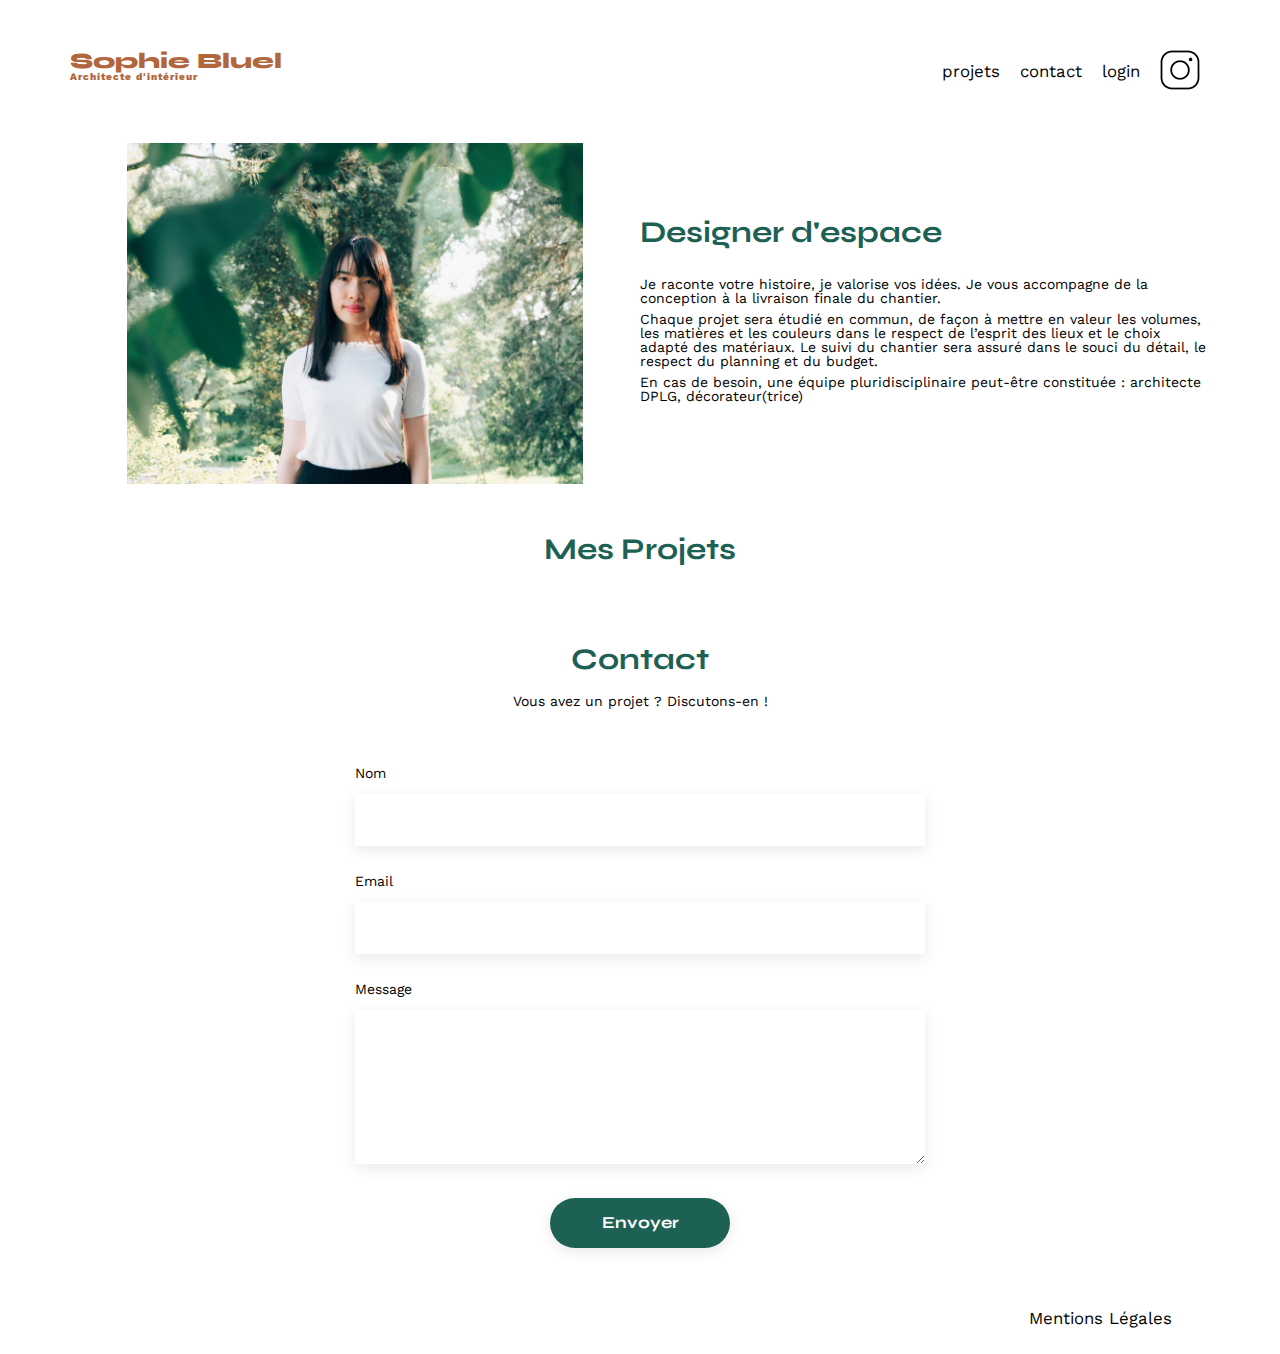
==== FrontEnd/index.html @ 4f9083f7 "Debut projet" ====
<!DOCTYPE html>
<html lang="fr">
  <head>
    <meta charset="UTF-8" />
    <title>Sophie Bluel - Architecte d'intérieur</title>
    <meta name="viewport" content="width=device-width, initial-scale=1.0" />
    <link rel="preconnect" href="https://fonts.googleapis.com" />
    <link rel="preconnect" href="https://fonts.gstatic.com" crossorigin />
    <link
      href="https://fonts.googleapis.com/css2?family=Syne:wght@700;800&family=Work+Sans&display=swap"
      rel="stylesheet"
    />
    <meta name="description" content="" />
    <link rel="stylesheet" href="./assets/style.css" />
  </head>
  <body>
    <header>
      <h1>Sophie Bluel <span>Architecte d'intérieur</span></h1>
      <nav>
        <ul>
          <li>projets</li>
          <li>contact</li>
          <li>login</li>
          <li><img src="./assets/icons/instagram.png" alt="Instagram" /></li>
        </ul>
      </nav>
    </header>
    <main>
      <section id="introduction">
        <figure>
          <img src="./assets/images/sophie-bluel.png" alt="" />
        </figure>
        <article>
          <h2>Designer d'espace</h2>
          <p>
            Je raconte votre histoire, je valorise vos idées. Je vous accompagne
            de la conception à la livraison finale du chantier.
          </p>
          <p>
            Chaque projet sera étudié en commun, de façon à mettre en valeur les
            volumes, les matières et les couleurs dans le respect de l’esprit
            des lieux et le choix adapté des matériaux. Le suivi du chantier
            sera assuré dans le souci du détail, le respect du planning et du
            budget.
          </p>
          <p>
            En cas de besoin, une équipe pluridisciplinaire peut-être constituée
            : architecte DPLG, décorateur(trice)
          </p>
        </article>
      </section>
      <section id="portfolio">
        <h2>Mes Projets</h2>
        <div class="gallery"></div>
      </section>
      <section id="contact">
        <h2>Contact</h2>
        <p>Vous avez un projet ? Discutons-en !</p>
        <form action="#" method="post">
          <label for="name">Nom</label>
          <input type="text" name="name" id="name" />
          <label for="email">Email</label>
          <input type="email" name="email" id="email" />
          <label for="message">Message</label>
          <textarea name="message" id="message" cols="30" rows="10"></textarea>
          <input type="submit" value="Envoyer" />
        </form>
      </section>
    </main>

    <footer>
      <nav>
        <ul>
          <li>Mentions Légales</li>
        </ul>
      </nav>
    </footer>
  </body>
  <script src="./script.js"></script>
</html>
---- FrontEnd/assets/style.css ----
/* http://meyerweb.com/eric/tools/css/reset/
   v2.0 | 20110126
   License: none (public domain)
*/

html, body, div, span, applet, object, iframe,
h1, h2, h3, h4, h5, h6, p, blockquote, pre,
a, abbr, acronym, address, big, cite, code,
del, dfn, em, img, ins, kbd, q, s, samp,
small, strike, strong, sub, sup, tt, var,
b, u, i, center,
dl, dt, dd, ol, ul, li,
fieldset, form, label, legend,
table, caption, tbody, tfoot, thead, tr, th, td,
article, aside, canvas, details, embed,
figure, figcaption, footer, header, hgroup,
menu, nav, output, ruby, section, summary,
time, mark, audio, video {
	margin: 0;
	padding: 0;
	border: 0;
	font-size: 100%;
	font: inherit;
	vertical-align: baseline;
}
/* HTML5 display-role reset for older browsers */
article, aside, details, figcaption, figure,
footer, header, hgroup, menu, nav, section {
	display: block;
}
body {
	line-height: 1;
}
ol, ul {
	list-style: none;
}
blockquote, q {
	quotes: none;
}
blockquote:before, blockquote:after,
q:before, q:after {
	content: '';
	content: none;
}
table {
	border-collapse: collapse;
	border-spacing: 0;
}
/** end reset css**/
body {
	max-width: 1140px;
	margin:auto;
	font-family: 'Work Sans' ;
	font-size: 14px;
}
header {
	display: flex;
	justify-content: space-between;
	margin: 50px 0
}
section {
	margin: 50px 0
}

h1{
	display: flex;
	flex-direction: column;
	font-family: 'Syne';
	font-size: 22px;
	font-weight: 800;
	color: #B1663C
}

h1 > span {
	font-family: 'Work Sans';
	font-size:10px;
	letter-spacing: 0.1em;
;
}

h2{
	font-family: 'Syne';
	font-weight: 700;
	font-size: 30px;
	color: #1D6154
}
nav ul {
	display: flex;
	align-items: center;
	list-style-type: none;

}
nav li {
	padding: 0 10px;
	font-size: 1.2em;
}

li:hover {
	color: #B1663C;
}
#introduction {
	display: flex;
	align-items: center;
}
#introduction figure {
	flex: 1
}
#introduction img {
	display: block;
	margin: auto;
	width: 80%;
}

#introduction article {
	flex: 1
}
#introduction h2 {
	margin-bottom: 1em;
}

#introduction p {
	margin-bottom: 0.5em;
}
#portfolio h2 {
	text-align: center;
	margin-bottom: 1em;
}
.gallery {
	width: 100%;
	display: grid;
	grid-template-columns: 1fr 1fr 1fr;
	grid-column-gap: 20px;
	grid-row-gap: 20px;
}

.gallery img {
	width: 100%;

}
#contact {
	width: 50%;
margin: auto;
}
#contact > * {
	text-align: center;

}
#contact h2{
	margin-bottom: 20px;
}
#contact form {
	text-align: left;
	margin-top:30px;
	display: flex;
	flex-direction: column;
}

#contact input {
	height: 50px;
	font-size: 1.2em;
	border: none;
	box-shadow: 0px 4px 14px rgba(0, 0, 0, 0.09);
}
#contact label {
	margin: 2em 0 1em 0;
}
#contact textarea {
	border: none;
	box-shadow: 0px 4px 14px rgba(0, 0, 0, 0.09);
}

input[type="submit"]{
	font-family: 'Syne';
	font-weight: 700;
	color: white;
	background-color: #1D6154;
	margin : 2em auto ;
	width: 180px;
	text-align: center;
	border-radius: 60px ;
}

footer nav ul {
	display: flex;
	justify-content: flex-end;
	margin: 2em
}
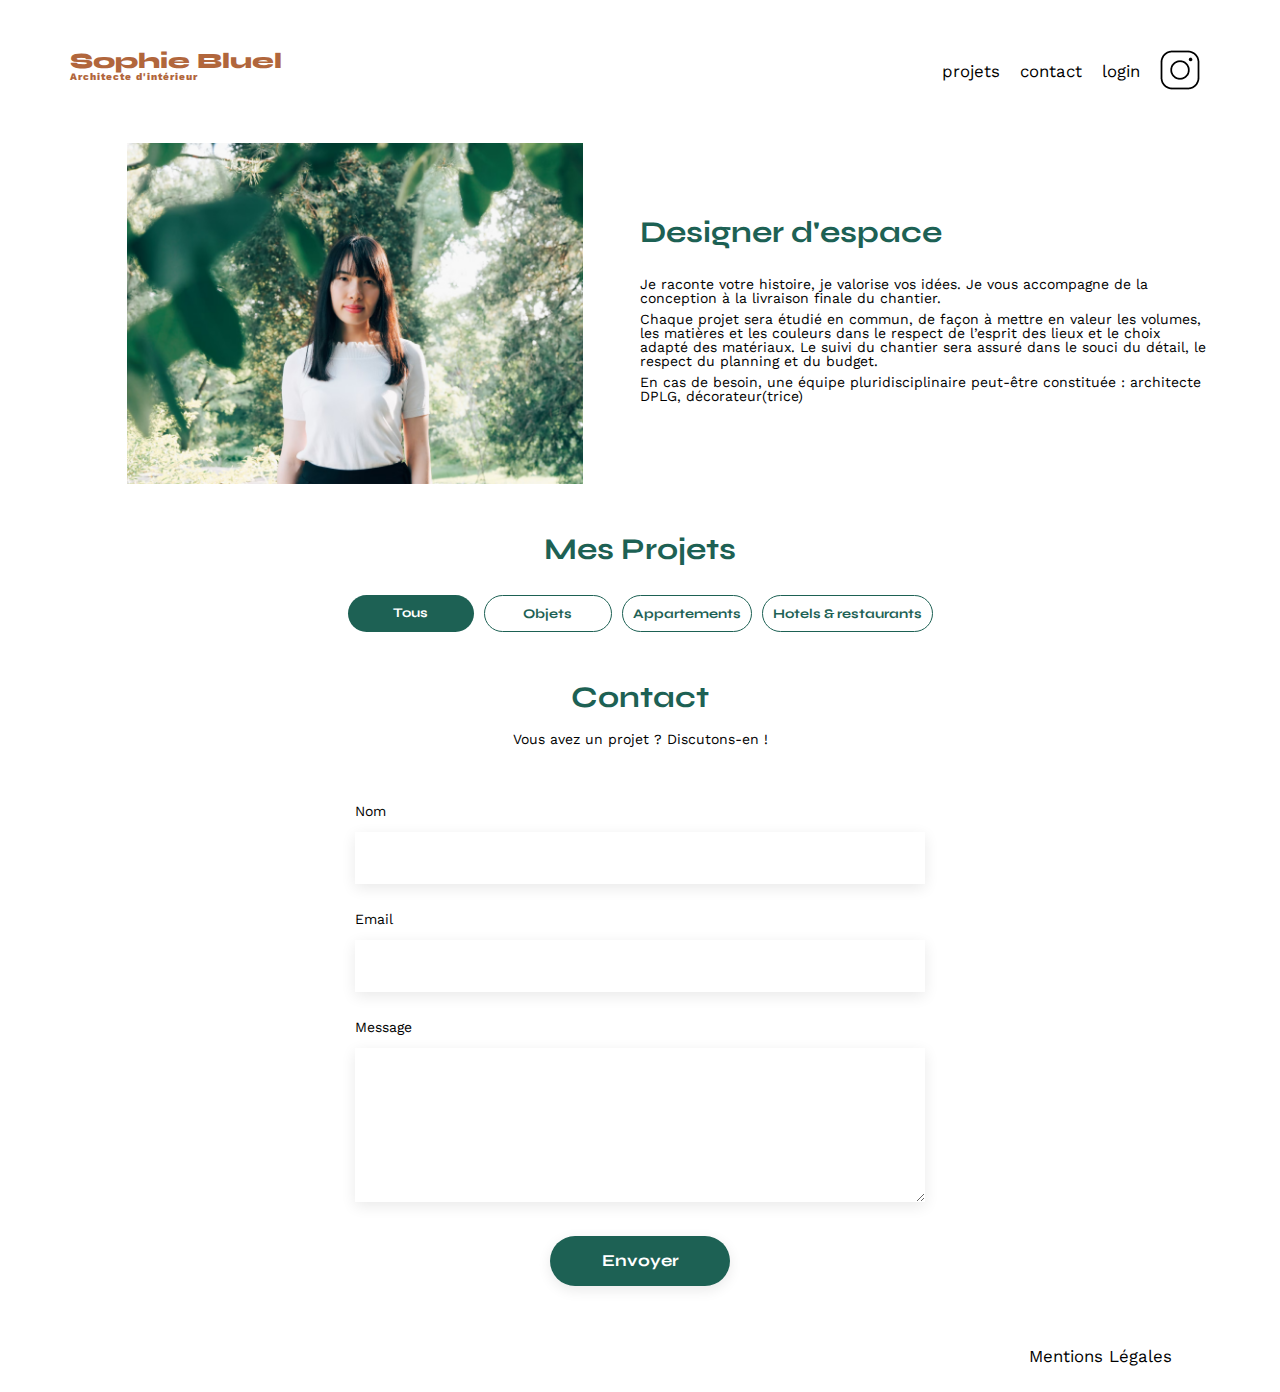
==== commit 94689f81: "ajout filtre" ====
--- a/FrontEnd/index.html
+++ b/FrontEnd/index.html
@@ -51,6 +51,25 @@
       </section>
       <section id="portfolio">
         <h2>Mes Projets</h2>
+        <div class="filter">
+          <input type="button" class="filter_selected" id="tous" value="Tous" />
+          <input
+            type="button"
+            class="filter_not_selected"
+            id="objets"
+            value="Objets"
+          />
+          <input
+            type="button"
+            class="filter_not_selected"
+            value="Appartements"
+          />
+          <input
+            type="button"
+            class="filter_not_selected"
+            value="Hotels & restaurants"
+          />
+        </div>
         <div class="gallery"></div>
       </section>
       <section id="contact">
--- a/FrontEnd/assets/style.css
+++ b/FrontEnd/assets/style.css
@@ -3,19 +3,87 @@
    License: none (public domain)
 */
 
-html, body, div, span, applet, object, iframe,
-h1, h2, h3, h4, h5, h6, p, blockquote, pre,
-a, abbr, acronym, address, big, cite, code,
-del, dfn, em, img, ins, kbd, q, s, samp,
-small, strike, strong, sub, sup, tt, var,
-b, u, i, center,
-dl, dt, dd, ol, ul, li,
-fieldset, form, label, legend,
-table, caption, tbody, tfoot, thead, tr, th, td,
-article, aside, canvas, details, embed,
-figure, figcaption, footer, header, hgroup,
-menu, nav, output, ruby, section, summary,
-time, mark, audio, video {
+html,
+body,
+div,
+span,
+applet,
+object,
+iframe,
+h1,
+h2,
+h3,
+h4,
+h5,
+h6,
+p,
+blockquote,
+pre,
+a,
+abbr,
+acronym,
+address,
+big,
+cite,
+code,
+del,
+dfn,
+em,
+img,
+ins,
+kbd,
+q,
+s,
+samp,
+small,
+strike,
+strong,
+sub,
+sup,
+tt,
+var,
+b,
+u,
+i,
+center,
+dl,
+dt,
+dd,
+ol,
+ul,
+li,
+fieldset,
+form,
+label,
+legend,
+table,
+caption,
+tbody,
+tfoot,
+thead,
+tr,
+th,
+td,
+article,
+aside,
+canvas,
+details,
+embed,
+figure,
+figcaption,
+footer,
+header,
+hgroup,
+menu,
+nav,
+output,
+ruby,
+section,
+summary,
+time,
+mark,
+audio,
+video {
 	margin: 0;
 	padding: 0;
 	border: 0;
@@ -23,46 +91,68 @@
 	font: inherit;
 	vertical-align: baseline;
 }
+
 /* HTML5 display-role reset for older browsers */
-article, aside, details, figcaption, figure,
-footer, header, hgroup, menu, nav, section {
+article,
+aside,
+details,
+figcaption,
+figure,
+footer,
+header,
+hgroup,
+menu,
+nav,
+section {
 	display: block;
 }
+
 body {
 	line-height: 1;
 }
-ol, ul {
+
+ol,
+ul {
 	list-style: none;
 }
-blockquote, q {
+
+blockquote,
+q {
 	quotes: none;
 }
-blockquote:before, blockquote:after,
-q:before, q:after {
+
+blockquote:before,
+blockquote:after,
+q:before,
+q:after {
 	content: '';
 	content: none;
 }
+
 table {
 	border-collapse: collapse;
 	border-spacing: 0;
 }
+
 /** end reset css**/
 body {
 	max-width: 1140px;
-	margin:auto;
-	font-family: 'Work Sans' ;
+	margin: auto;
+	font-family: 'Work Sans';
 	font-size: 14px;
 }
+
 header {
 	display: flex;
 	justify-content: space-between;
 	margin: 50px 0
 }
+
 section {
 	margin: 50px 0
 }
 
-h1{
+h1 {
 	display: flex;
 	flex-direction: column;
 	font-family: 'Syne';
@@ -71,25 +161,27 @@
 	color: #B1663C
 }
 
-h1 > span {
+h1>span {
 	font-family: 'Work Sans';
-	font-size:10px;
+	font-size: 10px;
 	letter-spacing: 0.1em;
-;
-}
-
-h2{
+	;
+}
+
+h2 {
 	font-family: 'Syne';
 	font-weight: 700;
 	font-size: 30px;
 	color: #1D6154
 }
+
 nav ul {
 	display: flex;
 	align-items: center;
 	list-style-type: none;
 
 }
+
 nav li {
 	padding: 0 10px;
 	font-size: 1.2em;
@@ -98,13 +190,16 @@
 li:hover {
 	color: #B1663C;
 }
+
 #introduction {
 	display: flex;
 	align-items: center;
 }
+
 #introduction figure {
 	flex: 1
 }
+
 #introduction img {
 	display: block;
 	margin: auto;
@@ -114,6 +209,7 @@
 #introduction article {
 	flex: 1
 }
+
 #introduction h2 {
 	margin-bottom: 1em;
 }
@@ -121,10 +217,12 @@
 #introduction p {
 	margin-bottom: 0.5em;
 }
+
 #portfolio h2 {
 	text-align: center;
 	margin-bottom: 1em;
 }
+
 .gallery {
 	width: 100%;
 	display: grid;
@@ -137,20 +235,24 @@
 	width: 100%;
 
 }
+
 #contact {
 	width: 50%;
-margin: auto;
-}
-#contact > * {
-	text-align: center;
-
-}
-#contact h2{
+	margin: auto;
+}
+
+#contact>* {
+	text-align: center;
+
+}
+
+#contact h2 {
 	margin-bottom: 20px;
 }
+
 #contact form {
 	text-align: left;
-	margin-top:30px;
+	margin-top: 30px;
 	display: flex;
 	flex-direction: column;
 }
@@ -161,23 +263,25 @@
 	border: none;
 	box-shadow: 0px 4px 14px rgba(0, 0, 0, 0.09);
 }
+
 #contact label {
 	margin: 2em 0 1em 0;
 }
+
 #contact textarea {
 	border: none;
 	box-shadow: 0px 4px 14px rgba(0, 0, 0, 0.09);
 }
 
-input[type="submit"]{
+input[type="submit"] {
 	font-family: 'Syne';
 	font-weight: 700;
 	color: white;
 	background-color: #1D6154;
-	margin : 2em auto ;
+	margin: 2em auto;
 	width: 180px;
 	text-align: center;
-	border-radius: 60px ;
+	border-radius: 60px;
 }
 
 footer nav ul {
@@ -186,3 +290,47 @@
 	margin: 2em
 }
 
+/*filtres*/
+.filter {
+	display: flex;
+	justify-content: center;
+	align-items: center;
+	justify-content: space-between;
+	gap: 10px;
+	width: 585px;
+	height: 38px;
+	margin: auto;
+}
+
+.filter_selected {
+	font-family: 'Syne';
+	font-weight: 700;
+	color: white;
+	background-color: #1D6154;
+	margin: 2em auto;
+	width: 180px;
+	text-align: center;
+	border-radius: 60px;
+	border: none;
+	width: 100%;
+	height: 37px;
+	padding: 10px;
+	cursor: pointer;
+
+}
+
+.filter_not_selected {
+	font-family: 'Syne';
+	font-weight: 700;
+	color: #1D6154;
+	background-color: white;
+	margin: 2em auto;
+	width: 180px;
+	text-align: center;
+	border-radius: 60px;
+	border: 1px solid #1D6154;
+	width: 100%;
+	height: 37px;
+	padding: 10px;
+	cursor: pointer
+}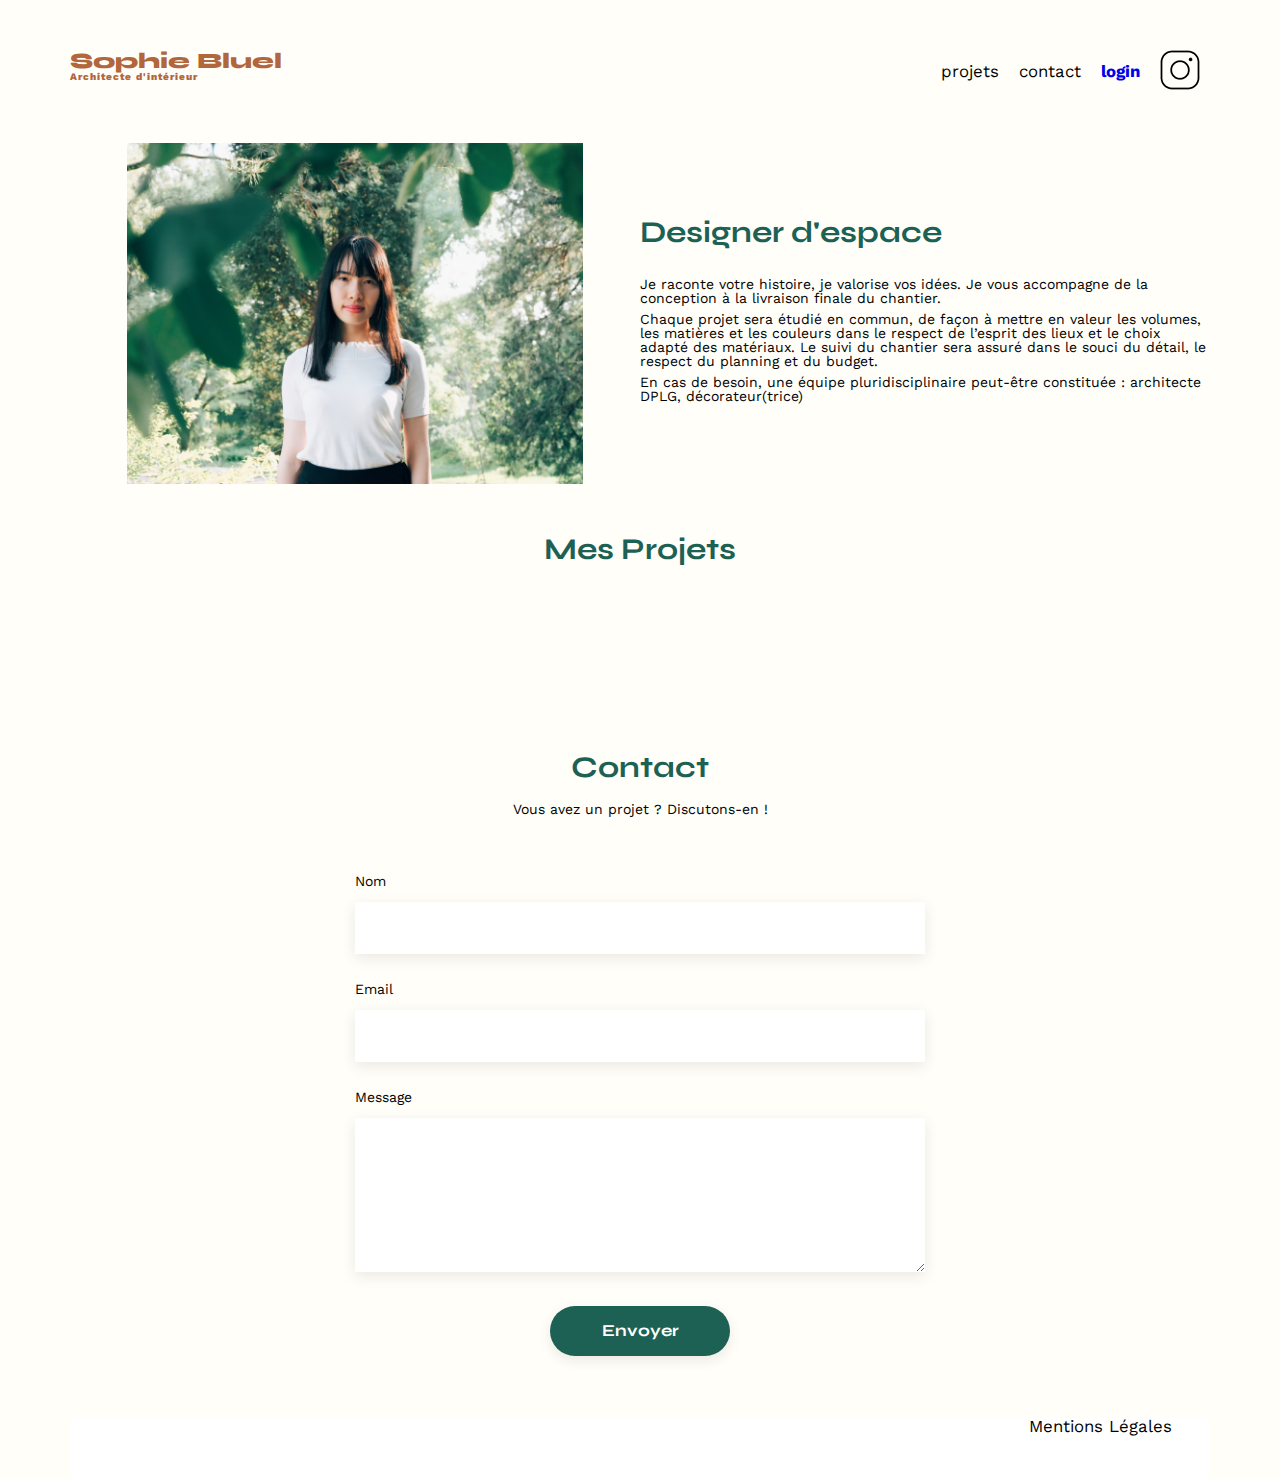
==== commit 41afc7ae: "ajout des modifications" ====
--- a/FrontEnd/index.html
+++ b/FrontEnd/index.html
@@ -20,7 +20,7 @@
         <ul>
           <li>projets</li>
           <li>contact</li>
-          <li>login</li>
+          <li><a href="./login.html">login</a></li>
           <li><img src="./assets/icons/instagram.png" alt="Instagram" /></li>
         </ul>
       </nav>
@@ -51,25 +51,7 @@
       </section>
       <section id="portfolio">
         <h2>Mes Projets</h2>
-        <div class="filter">
-          <input type="button" class="filter_selected" id="tous" value="Tous" />
-          <input
-            type="button"
-            class="filter_not_selected"
-            id="objets"
-            value="Objets"
-          />
-          <input
-            type="button"
-            class="filter_not_selected"
-            value="Appartements"
-          />
-          <input
-            type="button"
-            class="filter_not_selected"
-            value="Hotels & restaurants"
-          />
-        </div>
+        <div class="filter"></div>
         <div class="gallery"></div>
       </section>
       <section id="contact">
@@ -95,5 +77,6 @@
       </nav>
     </footer>
   </body>
+
   <script src="./script.js"></script>
 </html>
--- a/FrontEnd/assets/style.css
+++ b/FrontEnd/assets/style.css
@@ -140,6 +140,7 @@
 	margin: auto;
 	font-family: 'Work Sans';
 	font-size: 14px;
+	background-color: #FFFEF8;
 }
 
 header {
@@ -187,6 +188,21 @@
 	font-size: 1.2em;
 }
 
+nav li a {
+	text-decoration: none;
+	font-weight: bold;
+}
+
+nav li a:active {
+	font-weight: bold;
+	color: #B1663C;
+}
+
+nav li a:visited {
+	font-weight: bold;
+	color: #B1663C;
+}
+
 li:hover {
 	color: #B1663C;
 }
@@ -284,10 +300,17 @@
 	border-radius: 60px;
 }
 
+footer {
+	width: 100%;
+	height: 60px;
+	background-color: #FFFFFF;
+}
+
 footer nav ul {
 	display: flex;
 	justify-content: flex-end;
-	margin: 2em
+	margin: 2em;
+
 }
 
 /*filtres*/
@@ -299,7 +322,8 @@
 	gap: 10px;
 	width: 585px;
 	height: 38px;
-	margin: auto;
+	margin: 50px auto;
+
 }
 
 .filter_selected {
@@ -333,4 +357,43 @@
 	height: 37px;
 	padding: 10px;
 	cursor: pointer
+}
+
+/*Page de Login*/
+/*Formulaire*/
+
+#login {
+	width: 50%;
+	margin: auto;
+}
+
+#login h2 {
+	margin-bottom: 20px;
+	text-align: center;
+}
+
+#login form {
+	text-align: left;
+	margin-top: 30px;
+	display: flex;
+	flex-direction: column;
+}
+
+#login input {
+	height: 50px;
+	font-size: 1.2em;
+	border: none;
+	box-shadow: 0px 4px 14px rgba(0, 0, 0, 0.09);
+}
+
+#login label {
+	margin: 2em 0 1em 0;
+}
+
+#login p {
+	text-align: center;
+}
+
+#login p a {
+	color: black;
 }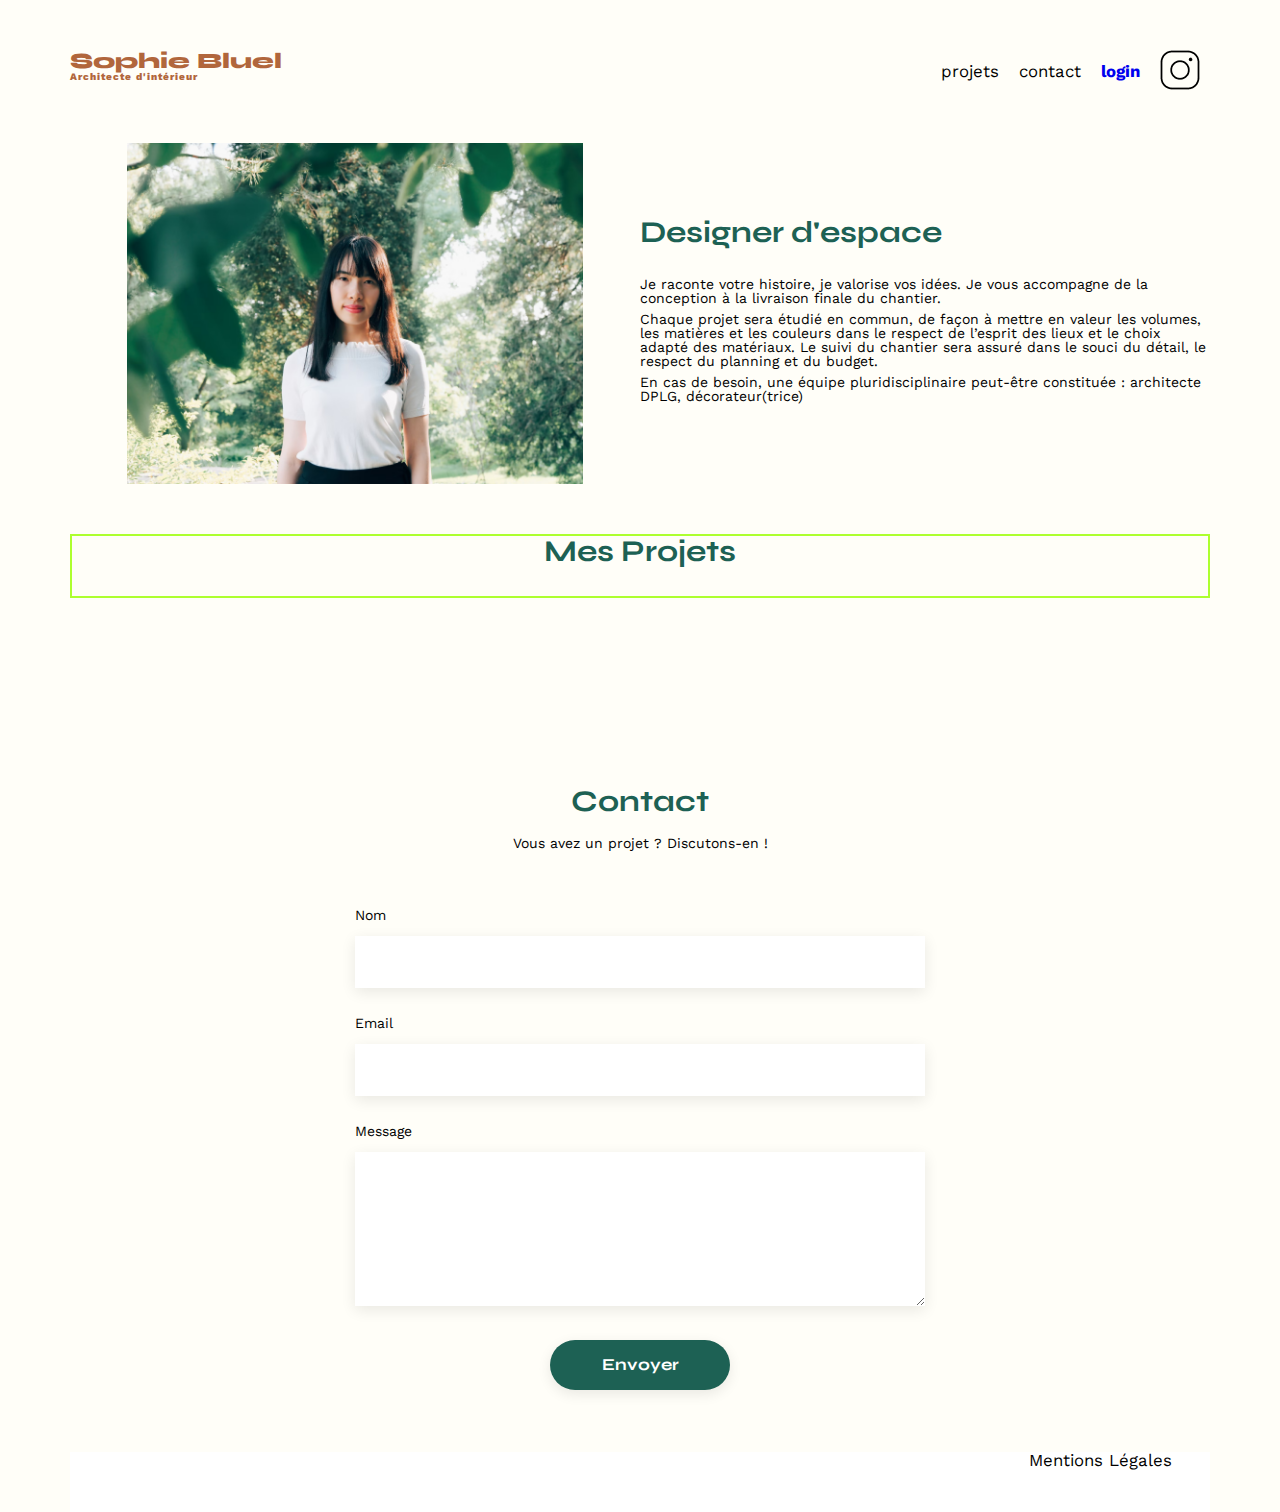
==== commit e91d286a: "ajout login et page édit" ====
--- a/FrontEnd/index.html
+++ b/FrontEnd/index.html
@@ -10,6 +10,13 @@
       href="https://fonts.googleapis.com/css2?family=Syne:wght@700;800&family=Work+Sans&display=swap"
       rel="stylesheet"
     />
+    <link
+      rel="stylesheet"
+      href="https://cdnjs.cloudflare.com/ajax/libs/font-awesome/6.2.1/css/all.min.css"
+      integrity="sha512-MV7K8+y+gLIBoVD59lQIYicR65iaqukzvf/nwasF0nqhPay5w/9lJmVM2hMDcnK1OnMGCdVK+iQrJ7lzPJQd1w=="
+      crossorigin="anonymous"
+      referrerpolicy="no-referrer"
+    />
     <meta name="description" content="" />
     <link rel="stylesheet" href="./assets/style.css" />
   </head>
@@ -20,7 +27,7 @@
         <ul>
           <li>projets</li>
           <li>contact</li>
-          <li><a href="./login.html">login</a></li>
+          <li class="authButton"><a href="./login.html">login</a></li>
           <li><img src="./assets/icons/instagram.png" alt="Instagram" /></li>
         </ul>
       </nav>
@@ -50,7 +57,9 @@
         </article>
       </section>
       <section id="portfolio">
-        <h2>Mes Projets</h2>
+        <div class="projet_edit">
+          <h2>Mes Projets</h2>
+        </div>
         <div class="filter"></div>
         <div class="gallery"></div>
       </section>
--- a/FrontEnd/assets/style.css
+++ b/FrontEnd/assets/style.css
@@ -396,4 +396,60 @@
 
 #login p a {
 	color: black;
+}
+
+.form-button {
+	display: flex;
+}
+
+.topBar {
+	background-color: black;
+	height: 60px;
+	width: 100%;
+}
+
+
+.modeEdit {
+	color: #FFFFFF;
+	display: flex;
+	align-items: center;
+	justify-content: center;
+	padding: 20px;
+	gap: 10px;
+
+}
+
+.modeEdit p {
+	color: white;
+}
+
+/**/
+
+.projet_edit {
+	display: flex;
+	align-items: center;
+	justify-content: center;
+	gap: 10px;
+	border: 2px solid greenyellow;
+}
+
+.projet_edit_div {
+	display: flex;
+	align-items: center;
+	justify-content: center;
+	border: 2px solid palevioletred;
+}
+
+.button_edit {
+	background-color: white;
+	border: none;
+	cursor: pointer;
+}
+
+.button_edit i {
+	color: black;
+}
+
+.projet_edit_h2 {
+	margin-bottom: 0;
 }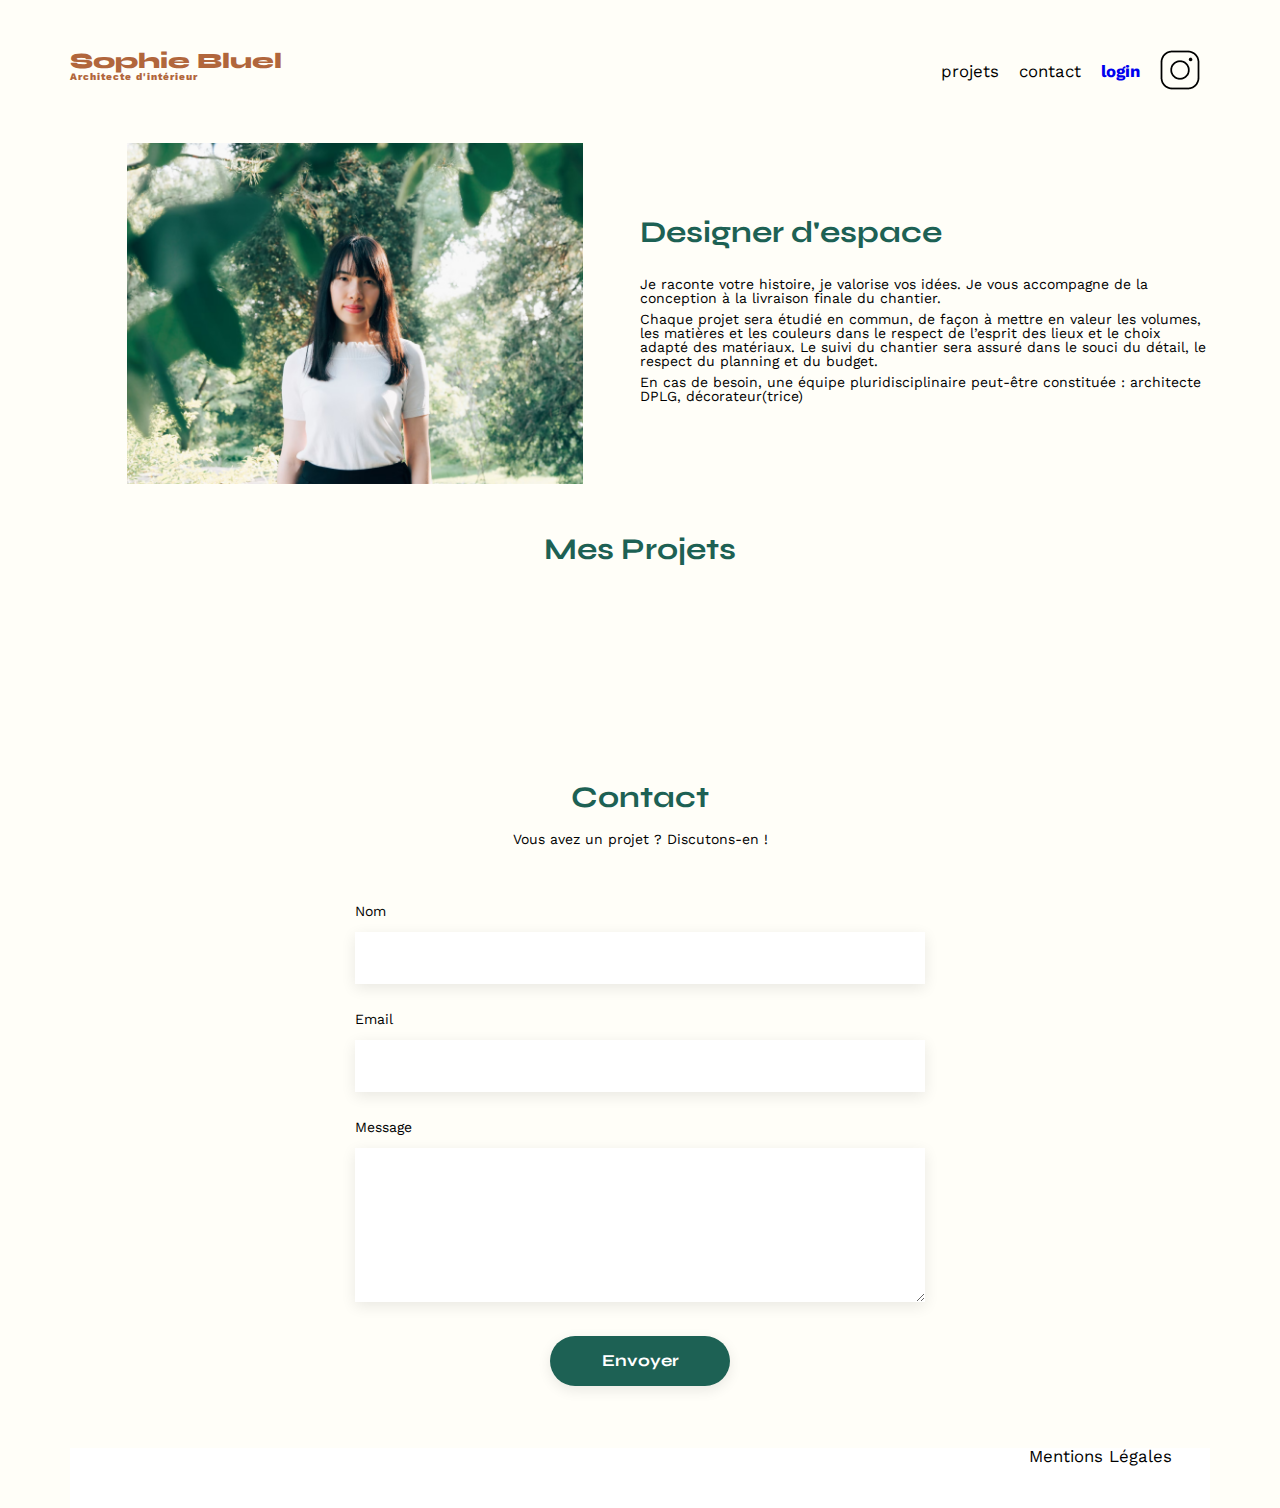
==== commit adc010dd: "ajout modal et fonctionnalités" ====
--- a/FrontEnd/index.html
+++ b/FrontEnd/index.html
@@ -60,6 +60,8 @@
         <div class="projet_edit">
           <h2>Mes Projets</h2>
         </div>
+        <div class="modal"></div>
+
         <div class="filter"></div>
         <div class="gallery"></div>
       </section>
--- a/FrontEnd/assets/style.css
+++ b/FrontEnd/assets/style.css
@@ -109,6 +109,7 @@
 
 body {
 	line-height: 1;
+	position: relative;
 }
 
 ol,
@@ -424,20 +425,24 @@
 }
 
 /**/
+.button-modal {
+	display: flex;
+	align-items: center;
+}
 
 .projet_edit {
 	display: flex;
 	align-items: center;
 	justify-content: center;
 	gap: 10px;
-	border: 2px solid greenyellow;
+
 }
 
 .projet_edit_div {
 	display: flex;
 	align-items: center;
 	justify-content: center;
-	border: 2px solid palevioletred;
+
 }
 
 .button_edit {
@@ -450,6 +455,261 @@
 	color: black;
 }
 
-.projet_edit_h2 {
-	margin-bottom: 0;
+/*Modal*/
+/* 
+
+.modal_wrapper h3 {
+	font-family: Work Sans;
+	font-size: 26px;
+	font-weight: 400;
+	line-height: 30.5px;
+	text-align: center;
+}
+
+.modal {
+	position: fixed;
+	top: 0;
+	left: 0;
+	width: 100%;
+	height: 100%;
+	background: rgba(0, 0, 0, 0.3);
+	display: flex;
+	align-items: center;
+	justify-content: center;
+}
+
+.modal_wrapper {
+	width: 630px;
+	height: 600px;
+	border-radius: 10px;
+	opacity: 0px;
+	background-color: #FFFFFF;
+	overflow: auto;
+	padding: 20px;
+	margin-right: 600px;
+}
+
+.modal_wrapper .fa-solid {
+	cursor: pointer;
+	display: flex;
+	flex-direction: row-reverse;
+	margin: 10px;
+	margin-bottom: 30px;
+}
+
+.modal_wrapper-back {
+	display: flex;
+	justify-content: space-between;
+}
+
+.modal_wrapper_content {
+	display: flex;
+	align-items: center;
+	justify-content: center;
+	flex-direction: column;
+	width: 100%;
+}
+*/
+/** Modal 2 */
+/*
+.modal_wrapper_content form {
+	display: flex;
+	flex-direction: column;
+	gap: 1em;
+	padding: 20px
+}
+
+.modal_link-add2 {
+	align-self: center;
+}
+*/
+/*** Modal ***/
+.line {
+	border: 1px solid #B3B3B3;
+	width: 420px;
+}
+
+.modal-title {
+	font-family: Work Sans;
+	font-size: 26px;
+	font-weight: 400;
+	line-height: 30.5px;
+	text-align: center;
+}
+
+.modal-container {
+	position: fixed;
+	width: 100%;
+	height: 100%;
+	top: 0;
+	left: 0;
+	background-color: rgba(0, 0, 0, 0.5);
+	display: flex;
+	justify-content: center;
+	align-items: center;
+
+}
+
+.modal-content {
+	position: relative;
+	width: 630px;
+	height: 688px;
+	border-radius: 10px;
+	background-color: #FFFFFF;
+	padding: 20px;
+	box-sizing: border-box;
+
+	display: flex;
+	flex-direction: column;
+	align-items: center;
+}
+
+.closeButton {
+	position: absolute;
+	top: 20px;
+	right: 20px;
+}
+
+
+.galleryModal {
+	display: flex;
+	flex-wrap: wrap;
+	border: 2px solid blueviolet;
+	margin: 40px;
+}
+
+button {
+	font-family: 'Syne';
+	font-weight: 700;
+	color: white;
+	background-color: #1D6154;
+	margin: 2em auto;
+	width: 237px;
+	padding: 10px;
+	text-align: center;
+	border-radius: 60px;
+	border: none;
+}
+
+
+.trashImg {
+	display: flex;
+	justify-content: space-between;
+	border: 2px solid red;
+	width: 19%;
+	position: relative;
+	margin: 0 10px 20px 0;
+}
+
+.trashImg img {
+	width: 100%;
+}
+
+.trash {
+	background-color: black;
+	width: 20px;
+	height: 20px;
+	display: flex;
+	align-items: center;
+	justify-content: center;
+	position: absolute;
+	top: 5px;
+	right: 5px;
+}
+
+.trash .fa-solid {
+	color: #FFFFFF;
+}
+
+/** Modal 2 **/
+.iconDirection {
+	width: 100%;
+	display: flex;
+	justify-content: space-between;
+}
+
+.backgroundImg {
+	width: 100%;
+	background-color: #E8F1F6;
+	width: 420px;
+	height: 169px;
+	display: flex;
+	flex-direction: column;
+	justify-content: center;
+	align-items: center;
+	margin-top: 30px;
+}
+
+.backgroundImg p {
+	color: #444444;
+	font-family: Work Sans;
+	font-size: 10px;
+	font-weight: 400;
+	line-height: 11.73px;
+	text-align: center;
+
+}
+
+.iconContainer {
+	width: 76px;
+	height: 76px;
+	display: flex;
+	justify-content: center;
+	align-items: center;
+
+}
+
+.iconContainer .size {
+	color: #B9C5CC;
+	font-size: 70px;
+}
+
+#buttonAddImg {
+	visibility: hidden;
+}
+
+#buttonAddImg label {
+	width: 173px;
+	height: 36px;
+	border-radius: 50px;
+	color: #306685;
+	background-color: #B9C5CC;
+	font-family: Work Sans;
+	font-size: 14px;
+	font-weight: 500;
+	text-align: center;
+	cursor: pointer;
+	display: flex;
+	justify-content: center;
+	align-items: center;
+}
+
+
+/*Formulaire ajout projet*/
+.modal-content form {
+	text-align: left;
+	align-items: flex-start;
+	margin: 30px;
+	display: flex;
+	flex-direction: column;
+	gap: 15px;
+	width: 70%;
+}
+
+#titleProjet {
+	width: 100%;
+	height: 50px;
+	font-size: 1.2em;
+	border: none;
+	box-shadow: 0px 4px 14px rgba(0, 0, 0, 0.09);
+}
+
+#catergorieProjet {
+	width: 100%;
+	height: 50px;
+	font-size: 1.2em;
+	border: none;
+	box-shadow: 0px 4px 14px rgba(0, 0, 0, 0.09);
+	background-color: white;
+	margin-bottom: 40px;
 }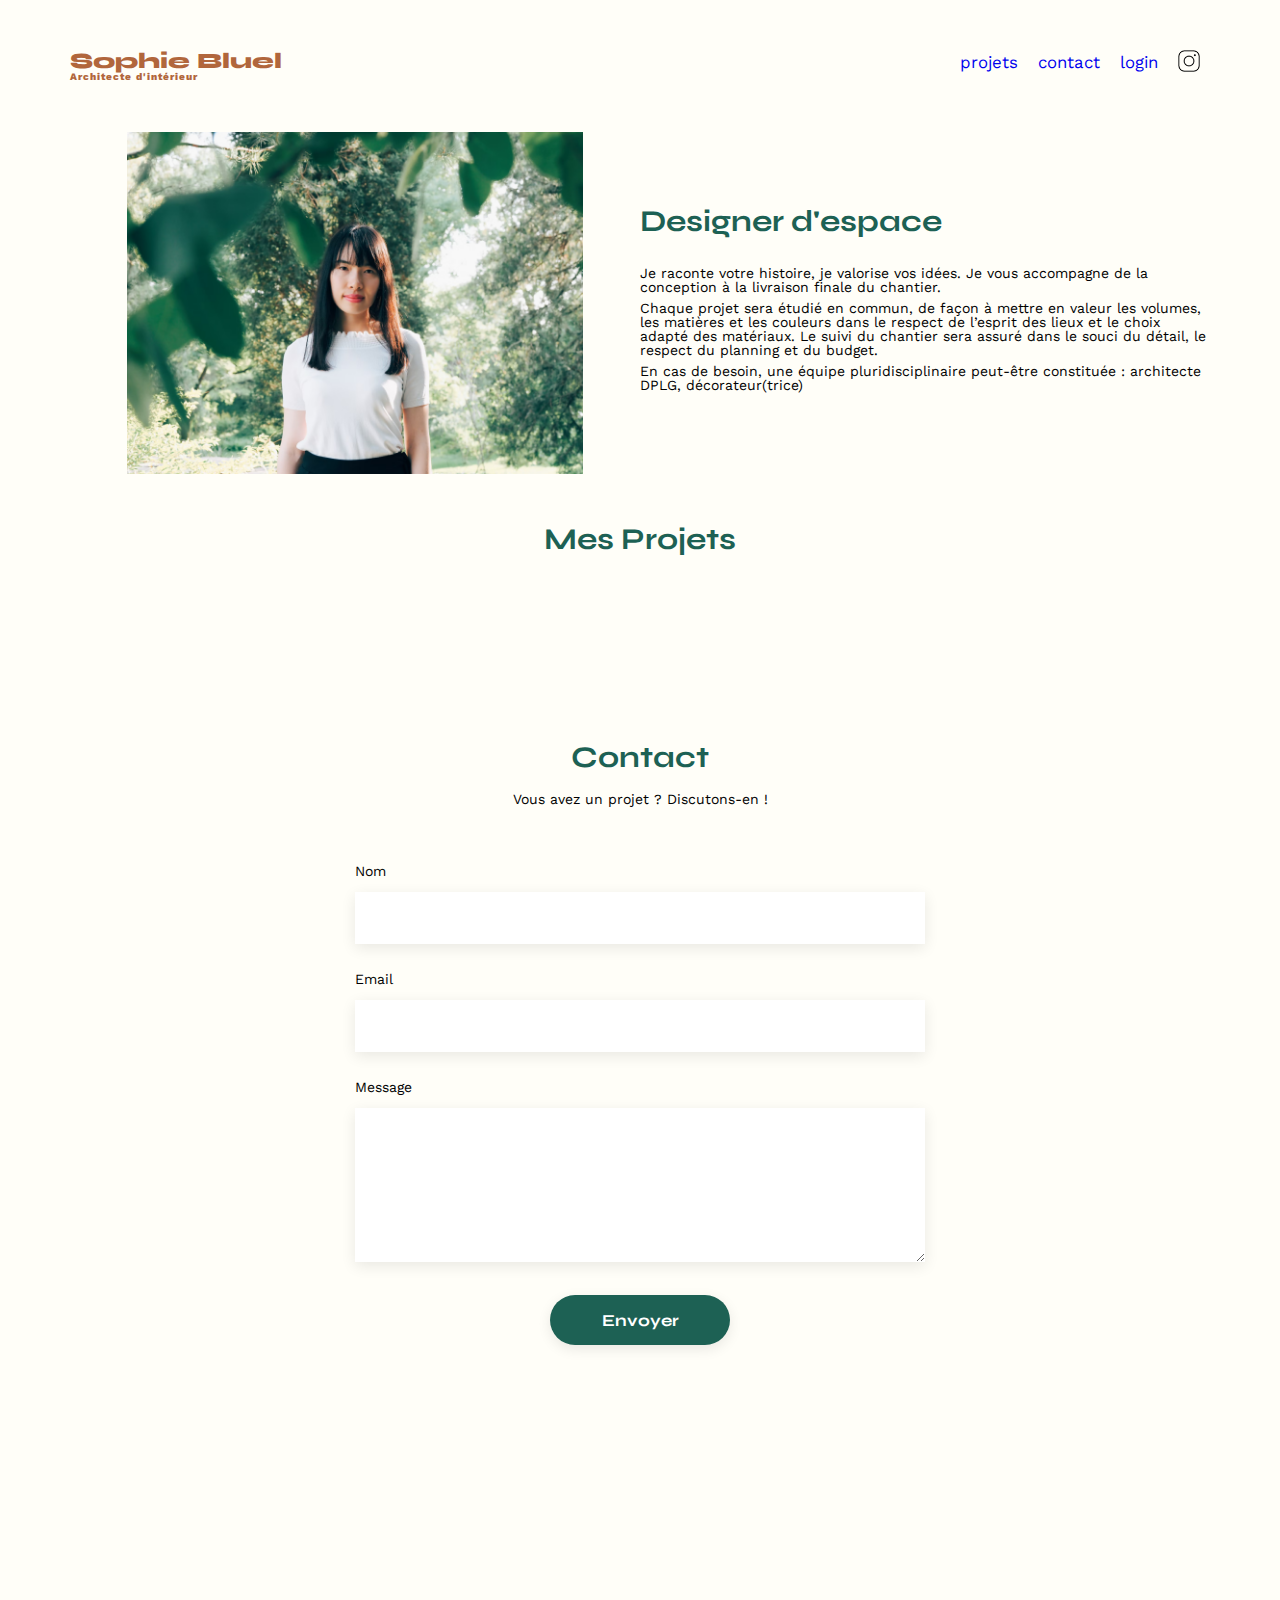
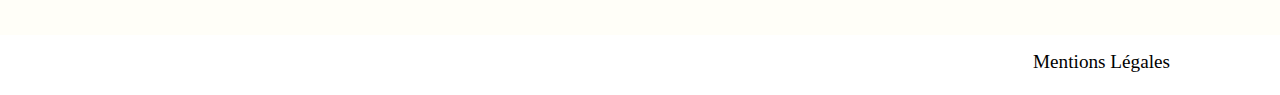
==== commit fc0099ff: "amelioration du code" ====
--- a/FrontEnd/index.html
+++ b/FrontEnd/index.html
@@ -25,8 +25,8 @@
       <h1>Sophie Bluel <span>Architecte d'intérieur</span></h1>
       <nav>
         <ul>
-          <li>projets</li>
-          <li>contact</li>
+          <li><a href="#portfolio">projets</a></li>
+          <li><a href="#contact">contact</a></li>
           <li class="authButton"><a href="./login.html">login</a></li>
           <li><img src="./assets/icons/instagram.png" alt="Instagram" /></li>
         </ul>
--- a/FrontEnd/assets/style.css
+++ b/FrontEnd/assets/style.css
@@ -191,21 +191,34 @@
 
 nav li a {
 	text-decoration: none;
-	font-weight: bold;
+
+}
+
+nav li a:visited {
+	color: black;
+
 }
 
 nav li a:active {
 	font-weight: bold;
+
+}
+
+.authButtonActive {
+	font-weight: bold;
+}
+
+.authButton,
+.trashButton {
+	cursor: pointer;
+}
+
+nav li a:hover {
 	color: #B1663C;
 }
 
-nav li a:visited {
-	font-weight: bold;
-	color: #B1663C;
-}
-
-li:hover {
-	color: #B1663C;
+img[alt="Instagram"] {
+	width: 22px;
 }
 
 #introduction {
@@ -237,7 +250,7 @@
 
 #portfolio h2 {
 	text-align: center;
-	margin-bottom: 1em;
+
 }
 
 .gallery {
@@ -301,17 +314,20 @@
 	border-radius: 60px;
 }
 
+
+
 footer {
 	width: 100%;
 	height: 60px;
-	background-color: #FFFFFF;
+	background-color: white;
+	margin-top: 20%;
+
 }
 
 footer nav ul {
 	display: flex;
 	justify-content: flex-end;
-	margin: 2em;
-
+	padding: 1em 100px;
 }
 
 /*filtres*/
@@ -410,6 +426,7 @@
 }
 
 
+
 .modeEdit {
 	color: #FFFFFF;
 	display: flex;
@@ -455,74 +472,7 @@
 	color: black;
 }
 
-/*Modal*/
-/* 
-
-.modal_wrapper h3 {
-	font-family: Work Sans;
-	font-size: 26px;
-	font-weight: 400;
-	line-height: 30.5px;
-	text-align: center;
-}
-
-.modal {
-	position: fixed;
-	top: 0;
-	left: 0;
-	width: 100%;
-	height: 100%;
-	background: rgba(0, 0, 0, 0.3);
-	display: flex;
-	align-items: center;
-	justify-content: center;
-}
-
-.modal_wrapper {
-	width: 630px;
-	height: 600px;
-	border-radius: 10px;
-	opacity: 0px;
-	background-color: #FFFFFF;
-	overflow: auto;
-	padding: 20px;
-	margin-right: 600px;
-}
-
-.modal_wrapper .fa-solid {
-	cursor: pointer;
-	display: flex;
-	flex-direction: row-reverse;
-	margin: 10px;
-	margin-bottom: 30px;
-}
-
-.modal_wrapper-back {
-	display: flex;
-	justify-content: space-between;
-}
-
-.modal_wrapper_content {
-	display: flex;
-	align-items: center;
-	justify-content: center;
-	flex-direction: column;
-	width: 100%;
-}
-*/
-/** Modal 2 */
-/*
-.modal_wrapper_content form {
-	display: flex;
-	flex-direction: column;
-	gap: 1em;
-	padding: 20px
-}
-
-.modal_link-add2 {
-	align-self: center;
-}
-*/
+
 /*** Modal ***/
 .line {
 	border: 1px solid #B3B3B3;
@@ -553,12 +503,11 @@
 .modal-content {
 	position: relative;
 	width: 630px;
-	height: 688px;
+	min-height: 688px;
 	border-radius: 10px;
 	background-color: #FFFFFF;
 	padding: 20px;
 	box-sizing: border-box;
-
 	display: flex;
 	flex-direction: column;
 	align-items: center;
@@ -570,15 +519,22 @@
 	right: 20px;
 }
 
+.galleryModalContainer {
+	box-sizing: border-box;
+	display: flex;
+	align-items: center;
+	justify-content: center;
+	padding: 30px 80px;
+}
 
 .galleryModal {
 	display: flex;
 	flex-wrap: wrap;
-	border: 2px solid blueviolet;
-	margin: 40px;
-}
-
-button {
+	width: 100%;
+	margin-bottom: 30px;
+}
+
+.buttonAdd1 {
 	font-family: 'Syne';
 	font-weight: 700;
 	color: white;
@@ -591,14 +547,38 @@
 	border: none;
 }
 
+.buttonValidate {
+	font-family: 'Syne';
+	font-weight: 700;
+	color: white;
+	background-color: #A7A7A7;
+	margin: 2em auto;
+	width: 237px;
+	padding: 10px;
+	text-align: center;
+	border-radius: 60px;
+	border: none;
+}
+
+.buttonValidate_ok {
+	font-family: 'Syne';
+	font-weight: 700;
+	color: white;
+	background-color: #1D6154;
+	margin: 2em auto;
+	width: 237px;
+	padding: 10px;
+	text-align: center;
+	border-radius: 60px;
+	border: none;
+}
 
 .trashImg {
 	display: flex;
-	justify-content: space-between;
-	border: 2px solid red;
-	width: 19%;
+	width: calc(20% - 10px);
 	position: relative;
 	margin: 0 10px 20px 0;
+	box-sizing: border-box;
 }
 
 .trashImg img {
@@ -665,10 +645,10 @@
 }
 
 #buttonAddImg {
-	visibility: hidden;
-}
-
-#buttonAddImg label {
+	display: none;
+}
+
+.buttonAdd-label {
 	width: 173px;
 	height: 36px;
 	border-radius: 50px;
@@ -685,6 +665,7 @@
 }
 
 
+
 /*Formulaire ajout projet*/
 .modal-content form {
 	text-align: left;
@@ -712,4 +693,39 @@
 	box-shadow: 0px 4px 14px rgba(0, 0, 0, 0.09);
 	background-color: white;
 	margin-bottom: 40px;
+}
+
+/**/
+.imgPrevious {
+	position: absolute;
+	object-fit: contain;
+	width: 140px;
+	height: 169px;
+}
+
+.delete {
+	display: none;
+}
+
+.close {
+	position: absolute;
+	cursor: pointer;
+}
+
+.buttonAddImgContent {
+	display: flex;
+	flex-direction: column;
+	align-items: center;
+	justify-content: space-between;
+	height: 100%;
+	width: 100%;
+	padding: 10px;
+	box-sizing: border-box;
+}
+
+.buttonAddImgLabel {
+	display: flex;
+	justify-content: center;
+	height: 100%;
+	width: 100%;
 }